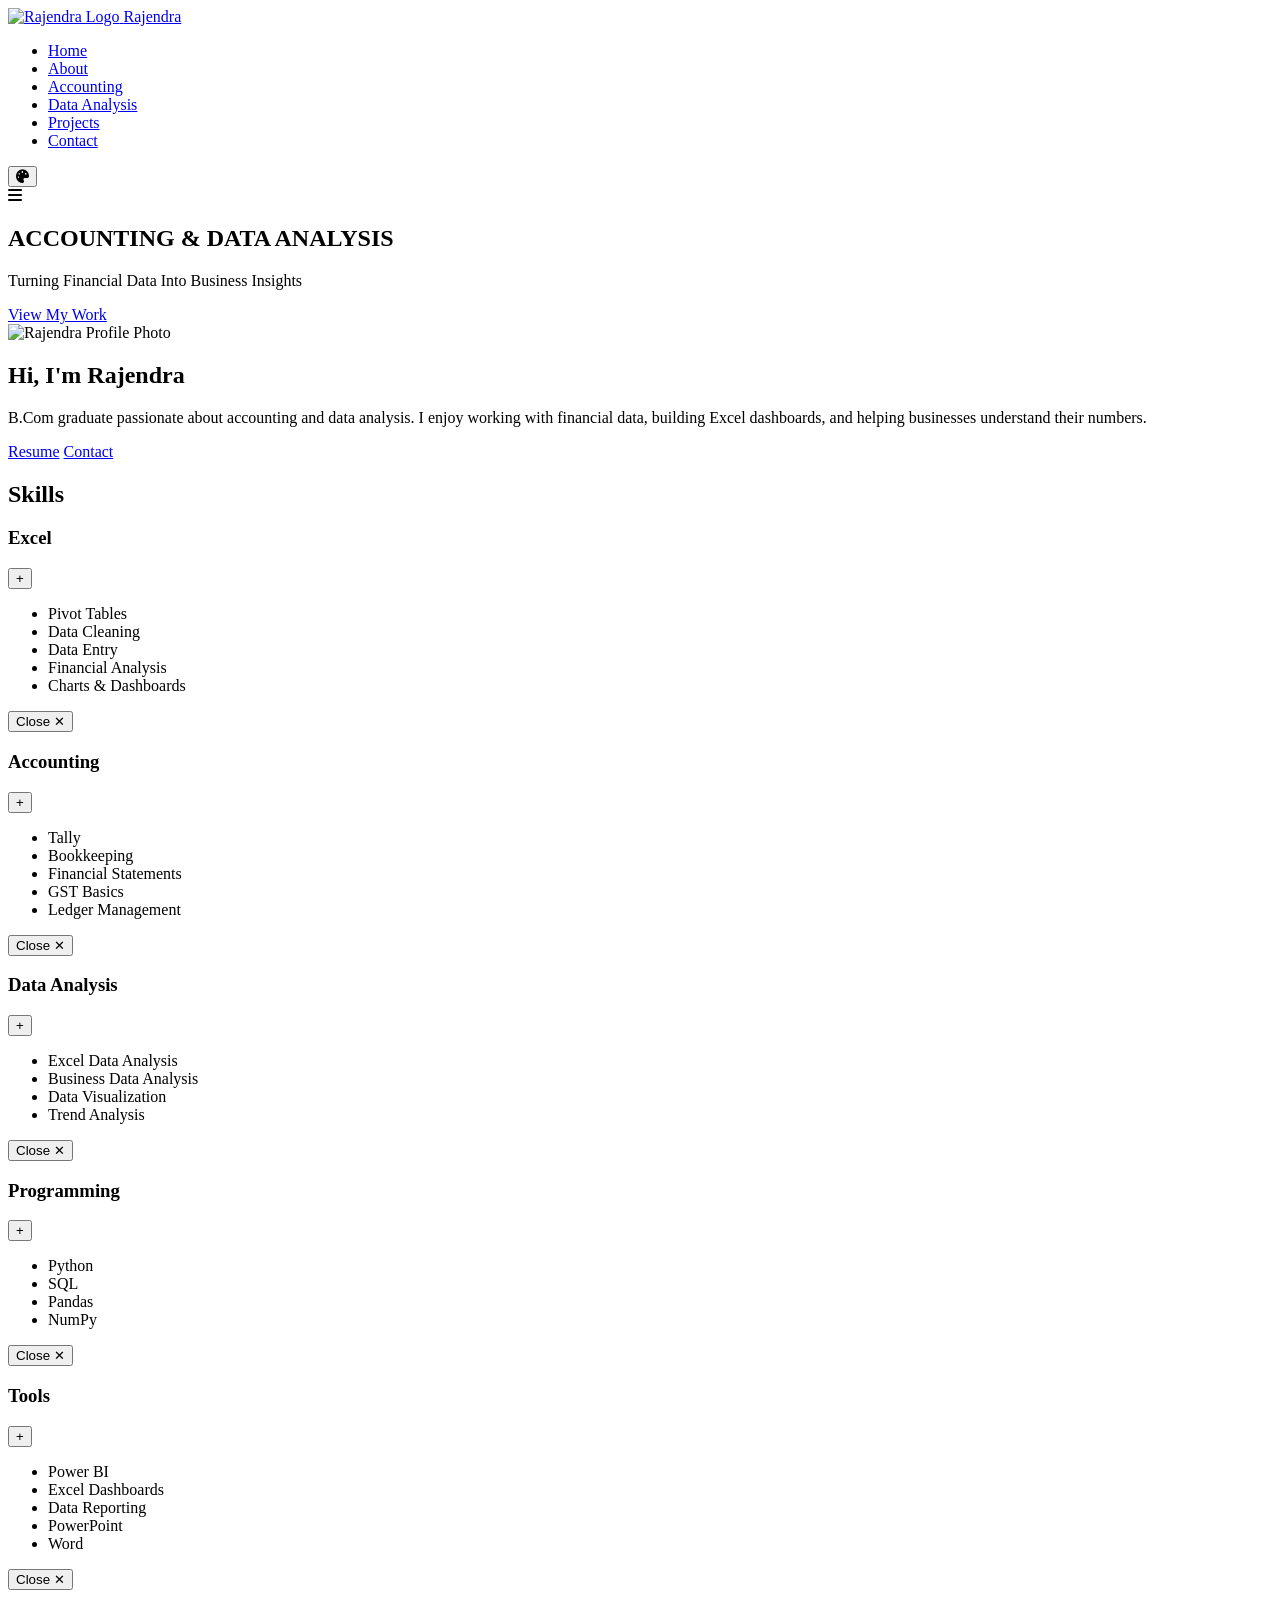
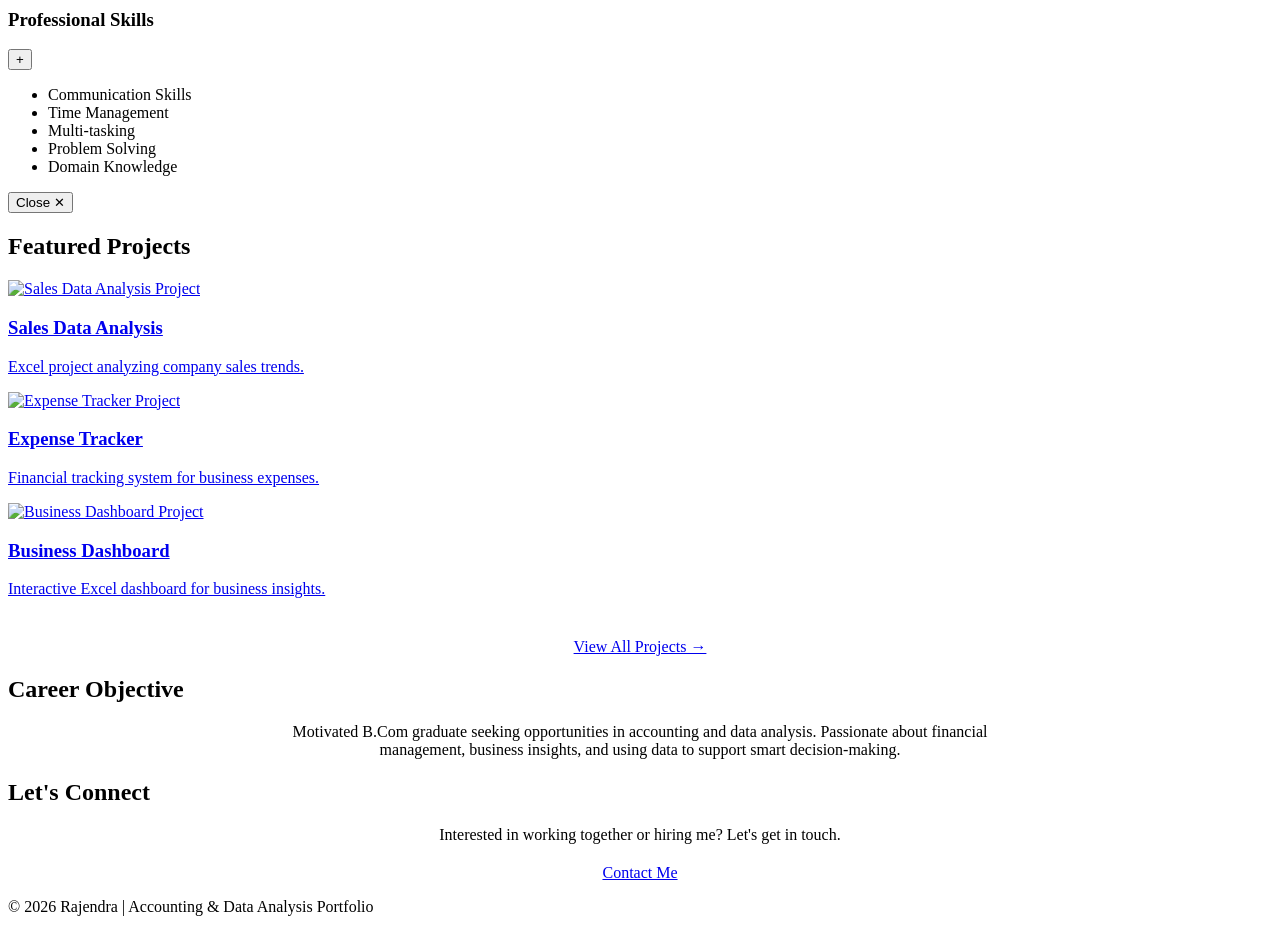
==== index.html @ 006bd678 "Update and rename main.html to index.html" ====
<!DOCTYPE html>
<html lang="en">

<head>

<meta charset="UTF-8">
<meta name="viewport" content="width=device-width, initial-scale=1.0">

<title>Rajendra | Accounting & Data Analysis Portfolio</title>

<meta name="description" content="Rajendra B.Com Graduate | Accounting and Data Analysis Portfolio">

<link rel="stylesheet" href="css/main.css">
<link rel="stylesheet" href="css/style.css">

<link href="https://fonts.googleapis.com/css2?family=Inter:wght@300;400;500&family=Oswald:wght@500;600&display=swap" rel="stylesheet">

<link rel="stylesheet" href="https://cdnjs.cloudflare.com/ajax/libs/font-awesome/6.5.0/css/all.min.css">

</head>

<body>

<!-- NAVBAR -->

<header>

<a href="index.html" class="logo">
<img src="images/logo.png" alt="Rajendra Logo">
<span>Rajendra</span>
</a>

<ul class="nav-links" id="navLinks">

<li><a href="index.html">Home</a></li>
<li><a href="about.html">About</a></li>
<li><a href="accounting.html">Accounting</a></li>
<li><a href="data-analysis.html">Data Analysis</a></li>
<li><a href="projects.html">Projects</a></li>
<li><a href="contact.html">Contact</a></li>

</ul>

<div class="nav-actions">

<button id="themeBtn" aria-label="Change Theme">
<i class="fa fa-palette"></i>
</button>

<div class="menu-btn" id="menuBtn" aria-label="Menu">
<i class="fa fa-bars"></i>
</div>

</div>

</header>


<!-- HERO SECTION -->

<section class="hero">

<div class="hero-content">

<h1>ACCOUNTING & DATA ANALYSIS</h1>

<p>Turning Financial Data Into Business Insights</p>

<a href="projects.html" class="hero-btn">View My Work</a>

</div>

</section>


<!-- INTRO SECTION -->

<section class="intro">

<div class="intro-container">

<div class="intro-img">
<img src="images/profile.jpg" alt="Rajendra Profile Photo">
</div>

<div class="intro-text">

<h2>Hi, I'm Rajendra</h2>

<p>
B.Com graduate passionate about accounting and data analysis.
I enjoy working with financial data, building Excel dashboards,
and helping businesses understand their numbers.
</p>

<div class="intro-buttons">

<a href="resume.html" class="btn">Resume</a>

<a href="contact.html" class="btn">Contact</a>

</div>

</div>

</div>

</section>


<!-- SKILLS SECTION -->

<section class="skills">

<h2 class="section-title">Skills</h2>

<div class="skills-grid">

<!-- EXCEL -->

<div class="skill-card">

<div class="skill-header">
<h3>Excel</h3>
<button class="toggle-btn">+</button>
</div>

<div class="skill-content">

<ul>
<li>Pivot Tables</li>
<li>Data Cleaning</li>
<li>Data Entry</li>
<li>Financial Analysis</li>
<li>Charts & Dashboards</li>
</ul>

<button class="close-btn">Close ✕</button>

</div>

</div>


<!-- ACCOUNTING -->

<div class="skill-card">

<div class="skill-header">
<h3>Accounting</h3>
<button class="toggle-btn">+</button>
</div>

<div class="skill-content">

<ul>
<li>Tally</li>
<li>Bookkeeping</li>
<li>Financial Statements</li>
<li>GST Basics</li>
<li>Ledger Management</li>
</ul>

<button class="close-btn">Close ✕</button>

</div>

</div>


<!-- DATA ANALYSIS -->

<div class="skill-card">

<div class="skill-header">
<h3>Data Analysis</h3>
<button class="toggle-btn">+</button>
</div>

<div class="skill-content">

<ul>
<li>Excel Data Analysis</li>
<li>Business Data Analysis</li>
<li>Data Visualization</li>
<li>Trend Analysis</li>
</ul>

<button class="close-btn">Close ✕</button>

</div>

</div>


<!-- PROGRAMMING -->

<div class="skill-card">

<div class="skill-header">
<h3>Programming</h3>
<button class="toggle-btn">+</button>
</div>

<div class="skill-content">

<ul>
<li>Python</li>
<li>SQL</li>
<li>Pandas</li>
<li>NumPy</li>
</ul>

<button class="close-btn">Close ✕</button>

</div>

</div>


<!-- TOOLS -->

<div class="skill-card">

<div class="skill-header">
<h3>Tools</h3>
<button class="toggle-btn">+</button>
</div>

<div class="skill-content">

<ul>
<li>Power BI</li>
<li>Excel Dashboards</li>
<li>Data Reporting</li>
<li>PowerPoint</li>
<li>Word</li>
</ul>

<button class="close-btn">Close ✕</button>

</div>

</div>


<!-- PROFESSIONAL SKILLS -->

<div class="skill-card">

<div class="skill-header">
<h3>Professional Skills</h3>
<button class="toggle-btn">+</button>
</div>

<div class="skill-content">

<ul>
<li>Communication Skills</li>
<li>Time Management</li>
<li>Multi-tasking</li>
<li>Problem Solving</li>
<li>Domain Knowledge</li>
</ul>

<button class="close-btn">Close ✕</button>

</div>

</div>

</div>

</section>


<!-- PROJECTS PREVIEW -->

<section>

<h2 class="section-title">Featured Projects</h2>

<div class="projects-container">


<a href="projects.html" class="project-card">

<img src="images/project1.jpg" alt="Sales Data Analysis Project">

<div class="project-info">

<h3>Sales Data Analysis</h3>

<p>Excel project analyzing company sales trends.</p>

</div>

</a>


<a href="projects.html" class="project-card">

<img src="images/project2.jpg" alt="Expense Tracker Project">

<div class="project-info">

<h3>Expense Tracker</h3>

<p>Financial tracking system for business expenses.</p>

</div>

</a>


<a href="projects.html" class="project-card">

<img src="images/project3.jpg" alt="Business Dashboard Project">

<div class="project-info">

<h3>Business Dashboard</h3>

<p>Interactive Excel dashboard for business insights.</p>

</div>

</a>


</div>


<div style="text-align:center;margin-top:40px;">

<a href="projects.html" class="view-all-btn">
View All Projects →
</a>

</div>

</section>


<!-- CAREER GOAL -->

<section>

<h2 class="section-title">Career Objective</h2>

<p style="text-align:center; max-width:700px; margin:auto;">

Motivated B.Com graduate seeking opportunities in accounting and data analysis. 
Passionate about financial management, business insights, and using data to support smart decision-making.

</p>

</section>


<!-- CONTACT CTA -->

<section>

<h2 class="section-title">Let's Connect</h2>

<p style="text-align:center">

Interested in working together or hiring me? Let's get in touch.

</p>

<div style="text-align:center;margin-top:20px;">

<a href="contact.html" class="hero-btn">Contact Me</a>

</div>

</section>


<!-- FOOTER -->

<footer>

<p>© 2026 Rajendra | Accounting & Data Analysis Portfolio</p>

</footer>


<script src="js/script.js"></script>

</body>

</html>
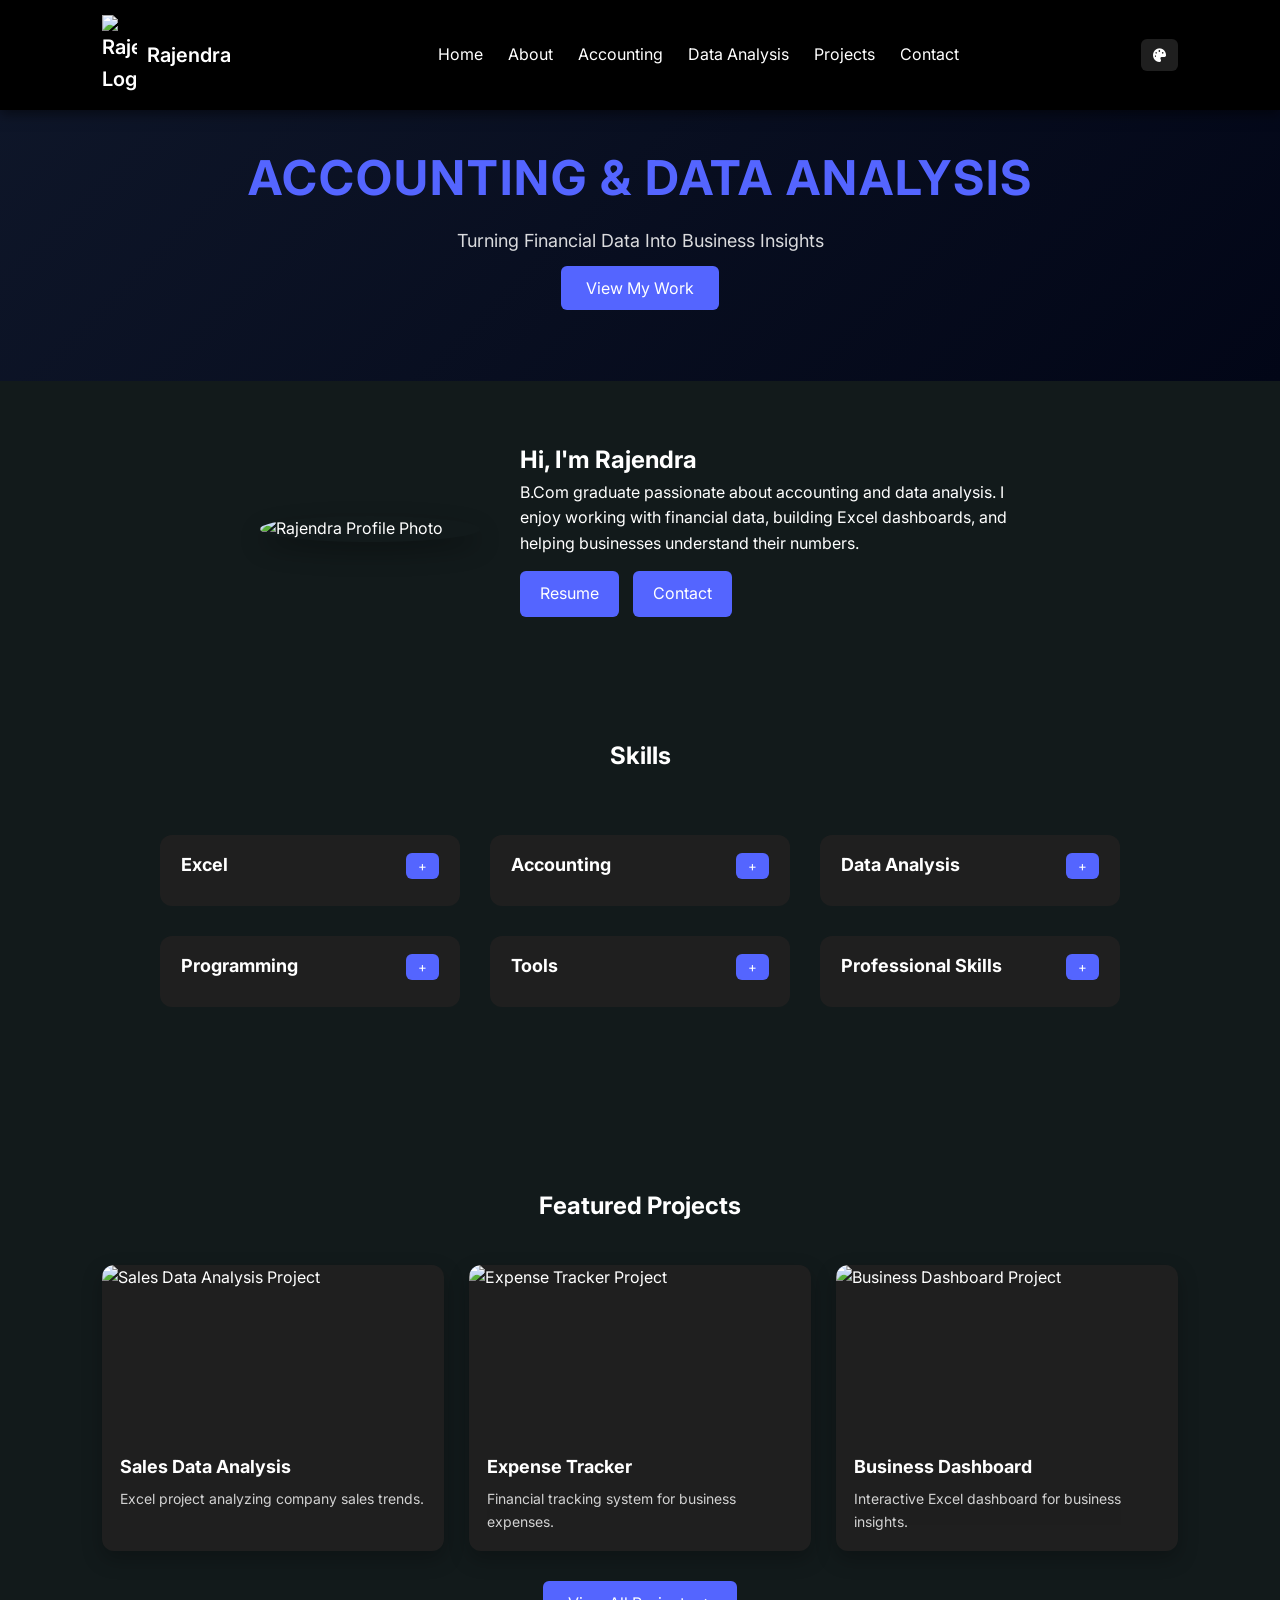
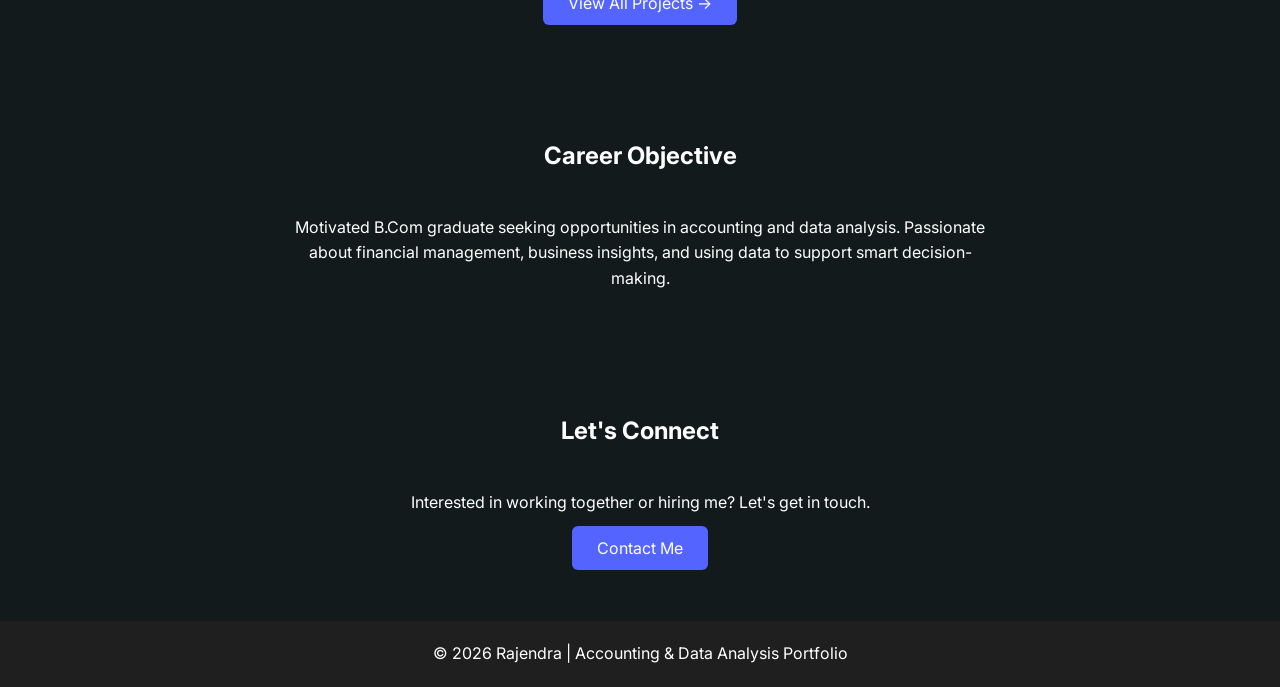
==== commit e835668d: "Update index.html" ====
--- a/index.html
+++ b/index.html
@@ -10,9 +10,8 @@
 <title>Rajendra | Accounting & Data Analysis Portfolio</title>
 
 <meta name="description" content="Rajendra B.Com Graduate | Accounting and Data Analysis Portfolio">
-
-<link rel="stylesheet" href="css/main.css">
-<link rel="stylesheet" href="css/style.css">
+  
+<link rel="stylesheet" href="style.css">
 
 <link href="https://fonts.googleapis.com/css2?family=Inter:wght@300;400;500&family=Oswald:wght@500;600&display=swap" rel="stylesheet">
 
@@ -389,7 +388,7 @@
 </footer>
 
 
-<script src="js/script.js"></script>
+<script src="script.js"></script>
 
 </body>
 
--- a/style.css
+++ b/style.css
@@ -0,0 +1,551 @@
+
+/* ================= RESET ================= */
+
+*{
+margin:0;
+padding:0;
+box-sizing:border-box;
+font-family:'Inter', sans-serif;
+}
+
+img{
+max-width:100%;
+height:auto;
+display:block;
+}
+
+body{
+background:var(--bg);
+color:var(--text);
+line-height:1.6;
+transition:0.4s;
+font-size:16px;
+}
+
+/* ================= THEME VARIABLES ================= */
+
+:root{
+
+--bg:#121A1B;
+--text:#ffffff;
+--card:#1f1f1f;
+--accent:#5465FF;
+
+}
+
+/* ================= NAVBAR ================= */
+
+header{
+position:fixed;
+top:0;
+width:100%;
+display:flex;
+justify-content:space-between;
+align-items:center;
+padding:15px 8%;
+background:#000;
+z-index:1000;
+box-shadow:0 4px 12px rgba(0,0,0,0.5);
+}
+
+/* LOGO */
+
+.logo{
+display:flex;
+align-items:center;
+text-decoration:none;
+color:var(--text);
+font-size:20px;
+font-weight:600;
+}
+
+.logo img{
+width:35px;
+margin-right:10px;
+}
+
+/* NAV LINKS */
+
+.nav-links{
+display:flex;
+list-style:none;
+}
+
+.nav-links li{
+margin-left:25px;
+}
+
+.nav-links a{
+text-decoration:none;
+color:var(--text);
+font-size:16px;
+transition:0.3s;
+}
+
+.nav-links a:hover{
+color:var(--accent);
+}
+
+/* NAV ACTIONS */
+
+.nav-actions{
+display:flex;
+align-items:center;
+gap:15px;
+}
+
+/* THEME BUTTON */
+
+#themeBtn{
+background:var(--card);
+border:none;
+color:var(--text);
+padding:8px 12px;
+border-radius:6px;
+cursor:pointer;
+}
+
+/* HAMBURGER */
+
+.menu-btn{
+display:none;
+font-size:24px;
+cursor:pointer;
+color:var(--text);
+}
+
+/* ================= HERO ================= */
+
+.hero{
+
+display:flex;
+align-items:center;
+justify-content:center;
+text-align:center;
+
+padding:140px 20px 80px;
+
+background:linear-gradient(135deg,#0f172a,#020617);
+
+}
+
+.hero h1{
+
+font-size:48px;
+margin-bottom:10px;
+color:var(--accent);
+letter-spacing:2px;
+
+}
+
+.hero p{
+
+font-size:18px;
+opacity:0.85;
+margin-bottom:20px;
+
+}
+
+.hero-btn{
+
+padding:12px 25px;
+background:var(--accent);
+color:white;
+text-decoration:none;
+border-radius:6px;
+
+}
+
+/* ================= SECTIONS ================= */
+
+section{
+padding:60px 8%;
+}
+
+.section-title{
+text-align:center;
+margin-bottom:40px;
+}
+
+/* ================= INTRO ================= */
+
+.intro-container{
+
+display:flex;
+align-items:center;
+justify-content:center;
+gap:40px;
+flex-wrap:wrap;
+
+max-width:1000px;
+margin:auto;
+
+}
+
+.intro-img img{
+
+width:220px;
+border-radius:50%;
+box-shadow:0 10px 25px rgba(0,0,0,0.3);
+
+}
+
+.intro-text{
+
+max-width:500px;
+
+}
+
+.intro-buttons{
+
+margin-top:15px;
+
+}
+
+.btn{
+
+display:inline-block;
+padding:10px 20px;
+background:var(--accent);
+color:white;
+text-decoration:none;
+border-radius:6px;
+margin-right:10px;
+
+}
+
+/* ================= SKILLS GRID ================= */
+
+.skills-grid{
+
+display:grid;
+grid-template-columns:repeat(auto-fit,minmax(260px,1fr));
+gap:30px;
+
+max-width:1000px;
+margin:40px auto;
+padding:20px;
+
+}
+
+/* SKILL CARD */
+
+.skill-card{
+
+background:var(--card);
+border-radius:12px;
+padding:15px 20px;
+
+cursor:pointer;
+
+border:1px solid transparent;
+
+transition:0.35s;
+
+display:flex;
+flex-direction:column;
+
+}
+
+.skill-card:hover{
+
+transform:translateY(-4px) scale(1.02);
+border-color:var(--accent);
+box-shadow:0 0 12px var(--accent);
+
+}
+
+/* HEADER */
+
+.skill-header{
+
+display:flex;
+justify-content:space-between;
+align-items:center;
+
+}
+
+.skill-header h3{
+
+font-size:18px;
+
+}
+
+/* TOGGLE BUTTON */
+
+.toggle-btn{
+
+background:var(--accent);
+border:none;
+color:white;
+padding:5px 12px;
+border-radius:6px;
+cursor:pointer;
+
+}
+
+/* CONTENT */
+
+.skill-content{
+
+max-height:0;
+overflow:hidden;
+transition:max-height 0.4s ease;
+
+margin-top:10px;
+
+}
+
+.skill-content.open{
+
+max-height:500px;
+
+}
+
+.skill-content ul{
+
+list-style:none;
+
+}
+
+.skill-content li{
+
+padding:6px 0;
+border-bottom:1px solid rgba(255,255,255,0.1);
+
+}
+
+/* CLOSE BUTTON */
+
+.close-btn{
+
+margin-top:10px;
+padding:6px 12px;
+
+background:red;
+border:none;
+color:white;
+cursor:pointer;
+border-radius:4px;
+
+}
+
+/* ================= PROJECTS ================= */
+
+.projects-container{
+
+display:grid;
+
+grid-template-columns:repeat(auto-fit,minmax(280px,1fr));
+
+gap:25px;
+
+max-width:1100px;
+margin:auto;
+
+}
+
+.project-card{
+
+display:block;
+
+text-decoration:none;
+
+color:var(--text);
+
+background:var(--card);
+
+border-radius:12px;
+
+overflow:hidden;
+
+transition:0.35s;
+
+box-shadow:0 8px 20px rgba(0,0,0,0.25);
+
+}
+
+.project-card img{
+
+width:100%;
+height:170px;
+object-fit:cover;
+
+}
+
+.project-info{
+
+padding:18px;
+
+}
+
+.project-info h3{
+
+margin-bottom:6px;
+font-size:18px;
+
+}
+
+.project-info p{
+
+font-size:14px;
+opacity:0.8;
+
+}
+
+.project-card:hover{
+
+transform:translateY(-6px);
+box-shadow:0 12px 30px rgba(0,0,0,0.4);
+
+}
+
+.view-all-btn{
+
+padding:12px 25px;
+background:var(--accent);
+color:white;
+text-decoration:none;
+border-radius:6px;
+
+}
+
+/* ================= FOOTER ================= */
+
+footer{
+
+text-align:center;
+padding:20px;
+background:var(--card);
+
+}
+
+/* ================= MOBILE ================= */
+
+@media (max-width:768px){
+
+header{
+padding:15px 6%;
+}
+
+/* NAV MENU */
+
+.nav-links{
+
+position:fixed;
+top:70px;
+left:-100%;
+
+width:100%;
+height:calc(100vh - 70px);
+
+background:var(--bg);
+
+flex-direction:column;
+
+align-items:center;
+
+padding-top:40px;
+
+transition:0.35s;
+
+}
+
+.nav-links li{
+
+margin:18px 0;
+
+}
+
+.nav-links a{
+
+font-size:18px;
+
+}
+
+.nav-links.active{
+
+left:0;
+
+}
+
+/* HAMBURGER */
+
+.menu-btn{
+
+display:block;
+
+}
+
+/* HERO */
+
+.hero{
+
+padding:120px 20px 60px;
+
+}
+
+.hero h1{
+
+font-size:34px;
+
+}
+
+.hero p{
+
+font-size:16px;
+
+}
+
+}
+
+/* ================= SMALL MOBILE ================= */
+
+@media (max-width:480px){
+
+.hero h1{
+
+font-size:28px;
+
+}
+
+.hero-btn{
+
+font-size:14px;
+
+padding:10px 18px;
+
+}
+
+section{
+
+padding:50px 6%;
+
+}
+
+}
+
+/* ================= TABLET ================= */
+
+@media (max-width:1024px){
+
+.hero h1{
+
+font-size:40px;
+
+}
+
+.intro-container{
+
+gap:30px;
+
+}
+
+.projects-container{
+
+grid-template-columns:repeat(auto-fit,minmax(240px,1fr));
+
+}
+
+}
+
